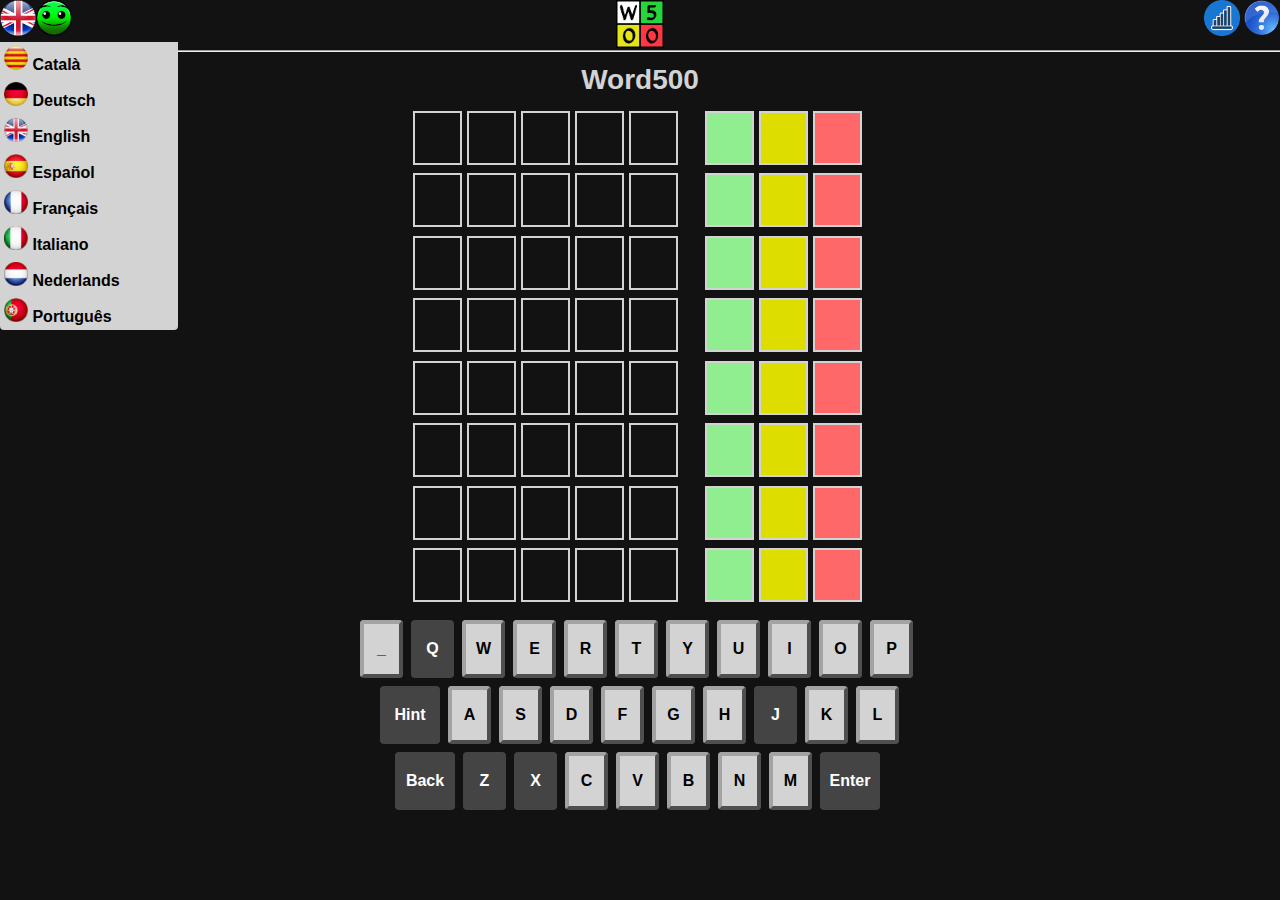
==== index.html @ 717f9ce3 "Add files via upload" ====
<!DOCTYPE html>
<html lang="en">
<head>
	<title>Word500</title>
	<meta charset="UTF-8">
	<meta name="viewport" content="width=device-width, initial-scale = 1.0">
	<meta name="mobile-web-app-capable" content="yes">
	<meta name="description" content="Word500 is a word game for power players, created by Gabethebabe. Can you solve the daily puzzle?">
	<meta name="apple-mobile-web-app-capable" content="yes">
	<meta name="apple-mobile-web-app-status-bar-style" content="green">
	<meta name="apple-mobile-web-app-title" content="Word500">
	<meta name="msapplication-TileImage" content="/images/icon_144.png">
	<meta name="msapplication-TileColor" content="green">
	<link rel="manifest" href="manifest.json">
	<link rel="shortcut icon" href="images/icon.png" type="image/png">
	<link rel="shortcut icon" sizes="128x128" href="images/icon_128.png">
	<link rel="shortcut icon" sizes="192x192" href="images/icon_192.png">
	<link rel="apple-touch-icon" href="/images/icon_72.png" sizes="72x72">
	<link rel="apple-touch-icon" href="/images/icon_96.png" sizes="96x96">
	<link rel="apple-touch-icon" href="/images/icon_128.png" sizes="128x128">
	<link rel="apple-touch-icon" href="/images/icon_144.png" sizes="144x144">
	<link rel="apple-touch-icon" href="/images/icon_152.png" sizes="152x152">
	<link rel="apple-touch-icon" href="/images/icon_192.png" sizes="192x192">
	<link rel="apple-touch-icon" href="/images/icon_384.png" sizes="384x384">
	<link rel="apple-touch-icon" href="/images/icon_512.png" sizes="512x512">	
	<link rel="apple-touch-icon-precomposed" sizes="128x128" href="images/icon_128.png">
	<link rel="stylesheet" href="style.css">
	<script src="word500.js"></script>
	<script src="lettersoup1.js"></script>
	<script src="lettersoup2.js"></script>
	<script src="lettersoup3.js"></script>
	<script src="lettersoup4.js"></script>
	<script src="lettersoup5.js"></script>
	<script src="lettersoup6.js"></script>
	<script src="lettersoup7.js"></script>
	<script src="lettersoup8.js"></script>
	<script src="wordlist_2204.js"></script>
	<script>
		if(navigator.serviceWorker) {
		navigator.serviceWorker.register('sw.js');
		}
	</script>
</head>

<body>
	<nav>
	<div class="nav-mid">
		<img id="word500logo" src="images/icon.png" alt="word500 logo" height=48>
	</div>	

	<div class="nav-left">
		<ul>
			<li><a href='#'><img id="btnFlag" src="images/en.png" alt="Current flag" width=36></a>
				<ul>
					<li id="flagca"><a href='#'><img src="images/ca.png" alt="Flag ca" width=24> Català</a></li>
					<li id="flagde"><a href='#'><img src="images/de.png" alt="Flag de" width=24> Deutsch</a></li>
					<li id="flagen"><a href='#'><img src="images/en.png" alt="Flag en" width=24> English</a></li>
					<li id="flages"><a href='#'><img src="images/es.png" alt="Flag es" width=24> Español</a></li>
					<li id="flagfr"><a href='#'><img src="images/fr.png" alt="Flag fr" width=24> Français</a></li>
					<li id="flagit"><a href='#'><img src="images/it.png" alt="Flag it" width=24> Italiano</a></li>
					<li id="flagnl"><a href='#'><img src="images/nl.png" alt="Flag nl" width=24> Nederlands</a></li>
					<li id="flagpt"><a href='#'><img src="images/pt.png" alt="Flag pt" width=24> Português</a></li>
				</ul>
			</li>
			<li><a href='#'><img id="btnLevel" src="images/A.png" alt="Current level" width=36></a>
				<ul>
					<li id="levelA"><a href='#'><img src="images/A.png" alt="Standard level" width=24> Standard<p id="levelAtext">- No repeat letters<br>- No J, Q, X, Z</p></a></li>
					<li id="levelB"><a href='#'><img src="images/B.png" alt="Standard+ level" width=24> Standard+<p id="levelBtext">- No repeat letters</p></a></li>
					<li id="levelC"><a href='#'><img src="images/C.png" alt="Advanced level" width=24> Advanced<p id="levelCtext">- Anything goes!</p></a></li>			
				</ul>
			</li>
		</ul>
	</div>

	<div class="nav-right">
		<a href='#'><img id="btnstats" src="images/stats.png" alt="stats icon" width=36></a>
		<a id="helplink" href='help.html'><img id="help" src="images/help.png" alt="help icon" width=36></a>
	</div>	
    </nav>
    <hr>
	<div class="divmessageboard"><h1 id="title">Word500</h1></div>
    <div id="divboard"></div>
    <div id="divkeyboard"></div>

	<div id="statspage" class="modal">
		<h1>Statistics <img id="flag" src="images/en.png" alt="Flag icon" width=24><img id="level" src="images/A.png" alt="level icon" width=24></h1>
		<a href='#'><img class="closestats" id="closestatspage" src="images/close.png" alt="close button" width=24></a>
		<p id="played">Games played:</p>
		<p id="status">Status:</p>
		<p id="win">Win percentage:</p>
		<p id="streak">Current streak:</p>
		<p id="max">Max streak:</p>
		<h2>Guess distribution</h2>
		<span class="number">1</span>
		<div class="progress">
			<div class="fill" id="barfill1"></div>
			<span class="text" id="bartext1">0</span>
		</div>
		<span class="number">2</span>
		<div class="progress">
			<div class="fill" id="barfill2"></div>
			<span class="text" id="bartext2">0</span>
		</div>
		<span class="number">3</span>
		<div class="progress">
			<div class="fill" id="barfill3"></div>
			<span class="text" id="bartext3">0</span>
		</div>
		<span class="number">4</span>
		<div class="progress">
			<div class="fill" id="barfill4"></div>
			<span class="text" id="bartext4">0</span>
		</div>
		<span class="number">5</span>
		<div class="progress">
			<div class="fill" id="barfill5"></div>
			<span class="text" id="bartext5">0</span>
		</div>
		<span class="number">6</span>
		<div class="progress">
			<div class="fill" id="barfill6"></div>
			<span class="text" id="bartext6">0</span>
		</div>
		<span class="number">7</span>
		<div class="progress">
			<div class="fill" id="barfill7"></div>
			<span class="text" id="bartext7">0</span>
		</div>
		<span class="number">8</span>
		<div class="progress">
			<div class="fill" id="barfill8"></div>
			<span class="text" id="bartext8">0</span>
		</div>
		<h2 id="sharetext">Click to share</h2>
		<div id="sharebuttons">
		<button onclick="cc('P');">Plain text</button>
		<button onclick="cc('E');">Emoji text</button>
		<button onclick="cc('I');">BBCode</button>
		</div>
		<h3 id="timer">Next Word500 in 00:00:00</h3>
	</div>
</body>
</html>
---- style.css ----
* {
	padding: 0;
	margin : 0;
}

body {
    font-family: 'Trebuchet MS', 'Lucida Sans Unicode', 'Lucida Grande', 'Lucida Sans', Arial, sans-serif;
    background-color: #121213;
}

hr {
    width: 100%;
}

div {
   /*border: solid 1px #FFFFFF; */
}

h1 {
	font-family: 'Trebuchet MS', 'Lucida Sans Unicode', 'Lucida Grande', 'Lucida Sans', Arial, sans-serif;
	color: #d3d3d3;
	margin: auto;
}

h3 {
	font-family: 'Trebuchet MS', 'Lucida Sans Unicode', 'Lucida Grande', 'Lucida Sans', Arial, sans-serif;
	color: #d3d3d3;
	margin-top: 10px;
}


nav {
	width: 100%;
	height: 50px;
	background-color: #121213;
}

nav ul {
	float: left;
}

nav ul li {
	float: left;
	list-style: none;
	position: relative;
}

nav ul li:hover ul {
	display:block;
}

nav ul li a {
	display: block;
	font-family: arial;
	color: #FFFFFF;
	font-size: 24px;
}

nav ul li ul {
	display: none;
	position: absolute;
	background-color: #d3d3d3;
	border-radius: 0px 0px 4px 4px;
}

nav ul li ul li a {
	width: 170px;
	text-decoration: none;
	font-weight: bold;
	color: #000000;
	font-size: 16px;
	margin: 4px 4px 4px 4px ;
}

nav ul li ul li p {
	font-weight: normal;
	color: #000000;
	font-size: 12px
}

nav ul li ul li a:hover {
	background-color: #888888; /*Dark grey*/
}

.nav-left {
    float: left;
}

.nav-right {
    float: right;
}

.nav-mid {
    position: absolute;
	margin-left: auto;
	margin-right: auto;
	left: 30%;
	right: 30%;
	text-align:center;
	display: inline-block
}

/*Playing board */
#divboard {
    width: 460px;
    height: 500px;
    margin: 0 auto;
    margin-top: 3px;
    display: flex;
    flex-wrap: wrap;
}

    #divboard .tile:nth-child(6),
    #divboard .tile:nth-child(14),
    #divboard .tile:nth-child(22),
    #divboard .tile:nth-child(30),
    #divboard .tile:nth-child(38),
    #divboard .tile:nth-child(46),
    #divboard .tile:nth-child(54),
    #divboard .tile:nth-child(62),
    #divboard .tile:nth-child(70) {
        margin-left: 25px;
        background-color: #90ee90; /*light green */
        color: #000000; /*black*/
    }

    #divboard .tile:nth-child(7),
    #divboard .tile:nth-child(15),
    #divboard .tile:nth-child(23),
    #divboard .tile:nth-child(31),
    #divboard .tile:nth-child(39),
    #divboard .tile:nth-child(47),
    #divboard .tile:nth-child(55),
    #divboard .tile:nth-child(63),
    #divboard .tile:nth-child(71) {
        background-color: rgba(221,221,0,1); /* light yellow*/
        color: #000000; /*black*/
    }

    #divboard .tile:nth-child(8),
    #divboard .tile:nth-child(16),
    #divboard .tile:nth-child(24),
    #divboard .tile:nth-child(32),
    #divboard .tile:nth-child(40),
    #divboard .tile:nth-child(48),
    #divboard .tile:nth-child(56),
    #divboard .tile:nth-child(64),
    #divboard .tile:nth-child(72) {
        background-color: #ff6868; /*light red*/
        color: #000000; /*black*/
    }

.tile {
    border: 2px solid #d3d3d3; /*lightgray*/
    width: 45px;
    height: 50px;
    margin: 2.5px;
    color: #d3d3d3; /*lightgray*/
    font-size: 36px;
    font-weight: bold;
    display: flex;
    justify-content: center;
    align-items: center;
}
	
    .tile.flip {
        animation: 0.5s linear flipping;
	}
	
	
@keyframes flipping {
    0% {
        transform: rotateX(0deg);
    }

    50% {
        transform: rotateX(90deg);
    }

    100% {
        transform: rotateX(0deg);
    }
}

    .tile.green {
        background-color: #90ee90; /*light green */
        color: #000000; /*black*/
    }

    .tile.red {
        background-color: #ff6868; /*light red*/
        color: #000000; /*black*/
    }
	
    .tile.yellow {
        background-color: #dddd00; /* light yellow*/
        color: #000000; /*black*/
    }
	
.invalidWord {
    color: #FF0000 !important; /*red*/
    text-decoration: line-through !important;
}
/* .class #id*/

.validWord {
    color: #d3d3d3; /*lightgray*/
    text-decoration: unset;
}

/* Virtual keyboard */
#divkeyboard {
    width: 580px;
    margin: 0 auto;
    margin-top: 8px;
    display: flex;
    flex-wrap: wrap;
}

    #divkeyboard button {
        width: 43px;
        height: 58px;
        border-radius: 4px;
        border: outset 4px #a3a3a3;
        background-color: #d3d3d3; /*lightgray*/
        margin: 4px;
        font-weight: bold;
        font-size: 16px;
    }

#divkeyboard button:nth-child(12),
#divkeyboard button:nth-child(22),
#divkeyboard button:nth-child(31) {
    width: 60px;
}

#divkeyboard button:nth-child(1) {
    margin-left: 10px;
}

#divkeyboard button:nth-child(12) {
    margin-left: 30px;
}
#divkeyboard button:nth-child(22) {
    margin-left: 45px;
}

.specialKey {
	margin-left: 20px !important;
}

.hiddenKey {
   display: none;
}

.usedKey {
    background-color: #444444 !important; /*dark gray*/
    border: none !important;
    color: white !important;
}

.unusedKey {
    background-color: #d3d3d3; /*lightgray*/
    border: 2px solid #d3d3d3; /*lightgray*/
    color: #000000; /*black*/
}


.divmessageboard {
    width: 560px;
	height: 50px;
    margin: 0 auto;
    margin-top: 3px;
    display: flex;
    flex-wrap: wrap;
    text-align: center;
}

    .divmessageboard h1 {
        background-color: #121213;
        padding: 8px;
        margin: auto;
        font-size: 28px;
    }


/*                              */
/* ADAPT TO SMALLER SCREEN SIZE */
/*                              */

@media only screen and (max-height: 820px) and (min-width: 600px) {

    /*Playing board */
    #divboard {
        width: 360px;
        height: 370px;
        margin: 0 auto;
        margin-top: 1.5px;
        display: flex;
        flex-wrap: wrap;
    }

    .tile {
        border: 1.5px solid #d3d3d3; /*lightgray*/
        width: 34px;
        height: 40px;
        margin: 2px;
        margin-top: 1px;
        color: #d3d3d3; /*lightgray*/
        font-size: 28px;
        font-weight: bold;
        display: flex;
        justify-content: center;
        align-items: center;
    }

    /* Message board */
    .divmessageboard {
        width: 500px;
        height: 36px;
        margin: 0 auto;
        margin-top: 2px;
        display: flex;
        flex-wrap: wrap;
        text-align: center;
    }

        .divmessageboard h1 {
            background-color: #121213;
            padding: 5px;
            margin: auto;
            font-size: 28px;
        }


    /* Virtual keyboard */
    #divkeyboard {
        width: 480px;
        margin: 0 auto;
        margin-top: 5px;
        display: flex;
        flex-wrap: wrap;
    }

        #divkeyboard button {
            width: 36px;
            height: 44px;
            border-radius: 3px;
            border: outset 3px #a3a3a3;
            background-color: #d3d3d3; /*lightgray*/
            margin: 3px;
            font-weight: bold;
            font-size: 14px;
        }

            #divkeyboard button:nth-child(12),
            #divkeyboard button:nth-child(22),
            #divkeyboard button:nth-child(31) {
                width: 50px;
            }

            #divkeyboard button:nth-child(1) {
                margin-left: 10px;
            }

            #divkeyboard button:nth-child(12) {
                margin-left: 20px;
            }

            #divkeyboard button:nth-child(22) {
                margin-left: 30px;
            }

    .specialKey {
        margin-left: 10px !important;
    }
}

/*                                   */
/* ADAPT TO MUCH SMALLER SCREEN SIZE */
/*                                   */
@media only screen and (max-height: 640px) and (min-width: 500px) {

    /*Playing board */
    #divboard {
        width: 330px;
        height: 340px;
        margin: 0 auto;
        margin-top: 1.5px;
        display: flex;
        flex-wrap: wrap;
    }

    .tile {
        border: 1.5px solid #d3d3d3; /*lightgray*/
        width: 30px;
        height: 34px;
        margin: 1px;
        margin-top: 1px;
        color: #d3d3d3; /*lightgray*/
        font-size: 24px;
        font-weight: bold;
        display: flex;
        justify-content: center;
        align-items: center;
    }

    /* Message board */
    .divmessageboard {
        width: 450px;
        height: 28px;
        margin: 0 auto;
        margin-top: 1px;
        display: flex;
        flex-wrap: wrap;
        text-align: center;
    }

        .divmessageboard h1 {
            background-color: #121213;
            padding: 2px;
            margin: auto;
            font-size: 20px;
        }
}

    /*                             */
    /* ADAPT TO NARROW SCREEN SIZE */
    /*                             */
    @media only screen and (max-width: 450px) {

        /*Playing board */
        #divboard {
            width: 360px;
            height: 350px;
            margin: 0 auto;
            margin-top: 1.5px;
            display: flex;
            flex-wrap: wrap;
        }

        .tile {
            border: 1.5px solid #d3d3d3; /*lightgray*/
            width: 35px;
            height: 36px;
            margin: 1.5px;
            margin-top: 1px;
            color: #d3d3d3; /*lightgray*/
            font-size: 24px;
            font-weight: bold;
            display: flex;
            justify-content: center;
            align-items: center;
        }

        /* Message board */
        .divmessageboard {
            width: 350px;
            height: 28px;
            margin: 0 auto;
            margin-top: 1px;
            display: flex;
            flex-wrap: wrap;
            text-align: center;
        }

            .divmessageboard h1 {
                background-color: #121213;
                padding: 2px;
                margin: auto;
                font-size: 18px;
            }

        /* Virtual keyboard */
        #divkeyboard {
            width: 360px;
            margin: 0 auto;
            margin-top: 5px;
            display: flex;
            flex-wrap: wrap;
        }

            #divkeyboard button {
                width: 29px;
                height: 34px;
                border-radius: 3px;
                border: outset 3px #a3a3a3;
                background-color: #d3d3d3; /*lightgray*/
                margin: 1px;
                font-weight: bold;
                font-size: 12px;
            }

                #divkeyboard button:nth-child(12),
                #divkeyboard button:nth-child(22),
                #divkeyboard button:nth-child(31) {
                    width: 45px;
                }

                #divkeyboard button:nth-child(1) {
                    margin-left: 10px;
                }

                #divkeyboard button:nth-child(12) {
                    margin-left: 20px;
                }

                #divkeyboard button:nth-child(22) {
                    margin-left: 25px;
                }

        .specialKey {
            margin-left: 10px !important;
        }
    }

	/* STUFF FOR STATS */
	
.closestats:hover {
  opacity: 0.7;
}

#btnstats:hover {
  opacity: 0.7;
}

#help:hover {
  opacity: 0.7;
}
.progress {
	position: relative;
	width: 210px;
	height: 20px;
	margin: 5px 5px 5px 20px;
	background: #555555;
	border-radius: 3px;
	overflow: hidden;
}

.fill {
	width: 25%;
	height: 100%;
	background: #009579;
}

.text {
	position: absolute;
	top: 50%;
	right: 5px;
	transform: translateY(-50%);
	color: #FFFFFF;
	font-weight: bold;
}

.number {
	color:#FFFFFF;
	font-weight: bold;
	position: absolute;
}

p {
	color: #d3d3d3; /*lightgray*/
	font-family: 'Trebuchet MS', 'Lucida Sans Unicode', 'Lucida Grande', 'Lucida Sans', Arial, sans-serif;
}

/* The Modal (background) */

.modal {
  display: none; /* Hidden by default */
  position: fixed; /* Stay in place */
  z-index: 1; /* Sit on top */
  right: 1%;
  top: 60px;
  width: 300px;
  height: 500px;
  padding: 10px;
  overflow: auto; /* Enable scroll if needed */
  background-color: #121213;
}

.closestats {
  position: absolute;
  top: 0;
  right: 0;
}

.social:hover {
  opacity: 0.7;
}
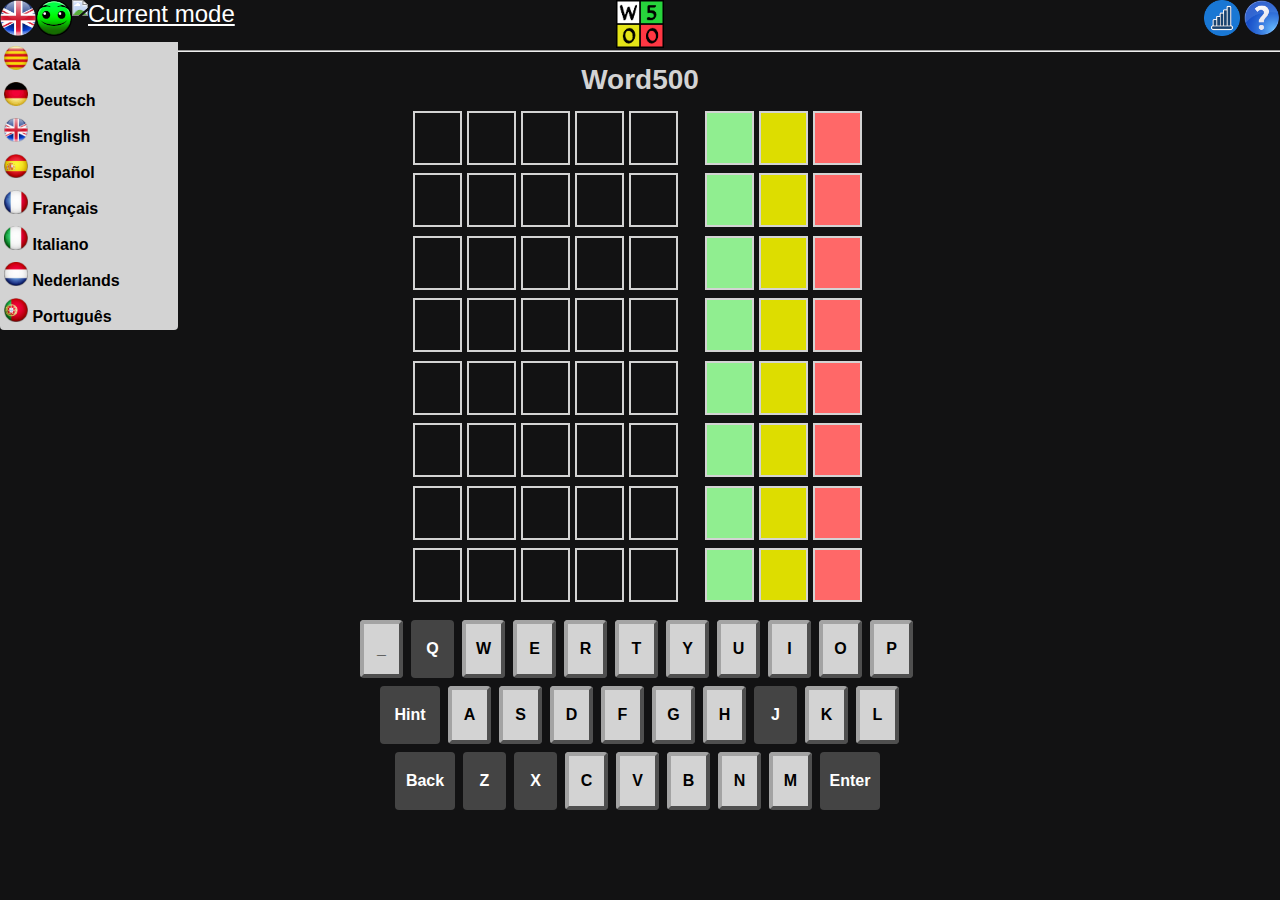
==== commit abb2ebe6: "Add files via upload" ====
--- a/index.html
+++ b/index.html
@@ -69,6 +69,13 @@
 					<li id="levelC"><a href='#'><img src="images/C.png" alt="Advanced level" width=24> Advanced<p id="levelCtext">- Anything goes!</p></a></li>			
 				</ul>
 			</li>
+			<li><a href='#'><img id="btnMode" src="images/modeA.png" alt="Current mode" width=36></a>
+				<ul>
+					<li id="modeA"><a href='#'><img src="images/modeA.png" alt="Daily Word500" width=24> Daily puzzle</a></li>
+					<li id="modeB"><a href='#'><img src="images/modeB.png" alt="Timed" width=24> Timed (5min)</a></li>
+					<li id="modeC"><a href='#'><img src="images/modeC.png" alt="Speedrun" width=24> Speedrun (10)</a></li>			
+				</ul>
+			</li>
 		</ul>
 	</div>
 
@@ -90,6 +97,8 @@
 		<p id="win">Win percentage:</p>
 		<p id="streak">Current streak:</p>
 		<p id="max">Max streak:</p>
+		<p id="timed">Timed PR:</p>
+		<p id="speedrun">Speedrun PR:</p>
 		<h2>Guess distribution</h2>
 		<span class="number">1</span>
 		<div class="progress">
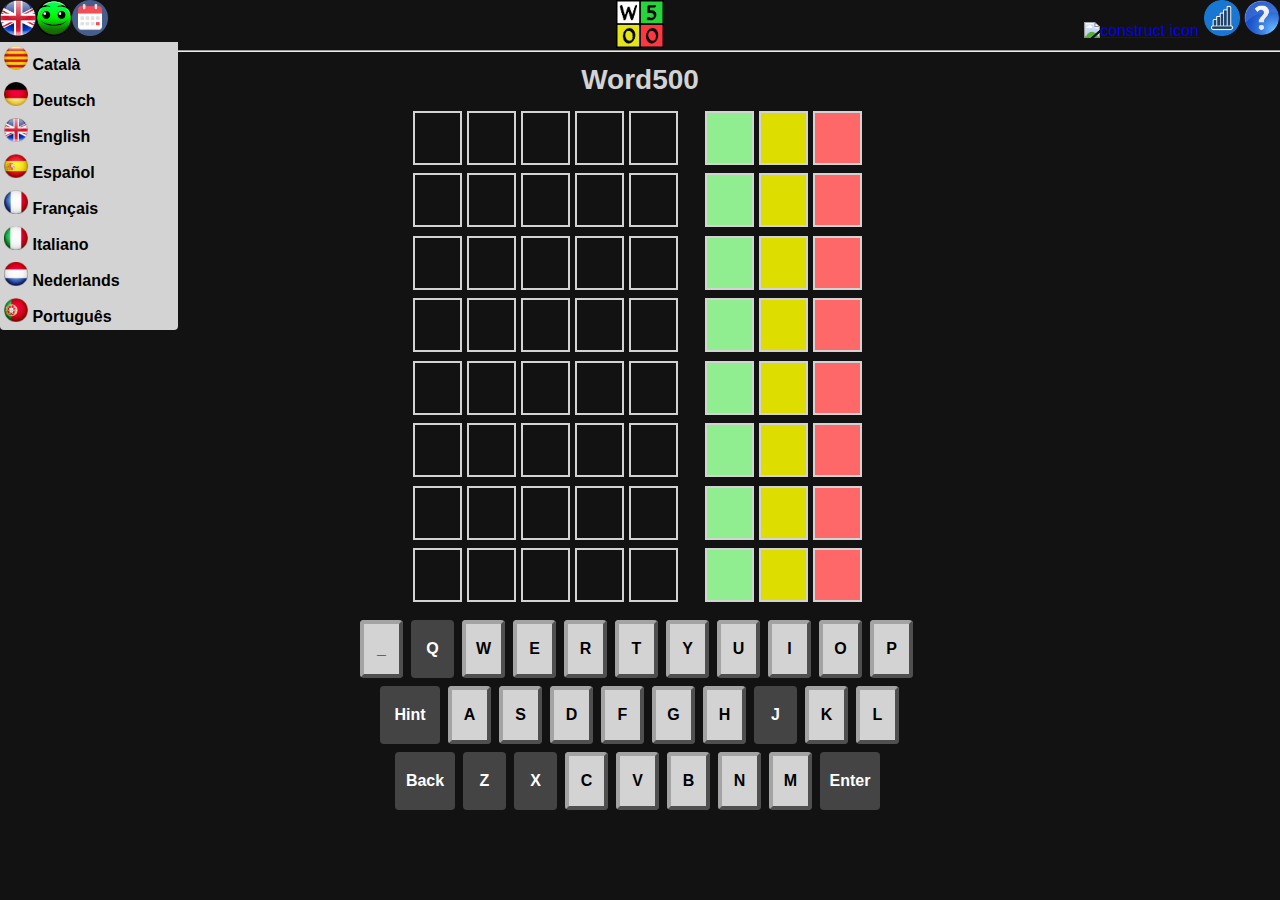
==== commit 6e52d146: "Add files via upload" ====
--- a/index.html
+++ b/index.html
@@ -1,6 +1,7 @@
 <!DOCTYPE html>
 <html lang="en">
 <head>
+	<!-- Last update: 21-04-2022 -->
 	<title>Word500</title>
 	<meta charset="UTF-8">
 	<meta name="viewport" content="width=device-width, initial-scale = 1.0">
@@ -39,6 +40,14 @@
 		if(navigator.serviceWorker) {
 		navigator.serviceWorker.register('sw.js');
 		}
+	</script>
+	<!-- Global site tag (gtag.js) - Google Analytics -->
+	<script async src="https://www.googletagmanager.com/gtag/js?id=G-J03133WL41"></script>
+	<script>
+		window.dataLayer = window.dataLayer || [];
+		function gtag(){dataLayer.push(arguments);}
+		gtag('js', new Date());
+		gtag('config', 'G-J03133WL41');
 	</script>
 </head>
 
@@ -80,8 +89,9 @@
 	</div>
 
 	<div class="nav-right">
+		<a href='#'><img id="btnconstruct" src="images/modeD.png" alt="construct icon" width=36></a>
 		<a href='#'><img id="btnstats" src="images/stats.png" alt="stats icon" width=36></a>
-		<a id="helplink" href='help.html'><img id="help" src="images/help.png" alt="help icon" width=36></a>
+		<a id="helplink" href='helpen.html'><img id="help" src="images/help.png" alt="help icon" width=36></a>
 	</div>	
     </nav>
     <hr>
@@ -148,5 +158,13 @@
 		</div>
 		<h3 id="timer">Next Word500 in 00:00:00</h3>
 	</div>
+	
+	<div id="createlink" class="modal">
+		<h2>Create custom puzzle</h2>
+		<a href='#'><img class="closelink" id="closelinkpage" src="images/close.png" alt="close button" width=24></a>
+		<p><br>This button creates a custom puzzle using the current language and the first word typed in the game board.<br><br>You can send the provided URL to (a) friend(s), so that they play your secret word.<br><br>You are able to use words from the extended (allowed guesses) list, which has more words than the list that is normally used by Word500.<br><br></p>
+		<p id="customwordlabel">TEST</p><p><br></p>
+		<textarea id="customword" autofocus readonly rows="2" cols="25"></textarea>
+	</div>
 </body>
 </html>--- a/style.css
+++ b/style.css
@@ -20,6 +20,13 @@
 	font-family: 'Trebuchet MS', 'Lucida Sans Unicode', 'Lucida Grande', 'Lucida Sans', Arial, sans-serif;
 	color: #d3d3d3;
 	margin: auto;
+}
+
+h2 {
+	font-family: 'Trebuchet MS', 'Lucida Sans Unicode', 'Lucida Grande', 'Lucida Sans', Arial, sans-serif;
+	color: #d3d3d3;
+	margin: auto;
+	margin-top:10px;
 }
 
 h3 {
@@ -527,6 +534,7 @@
 #help:hover {
   opacity: 0.7;
 }
+
 .progress {
 	position: relative;
 	width: 210px;
@@ -540,7 +548,7 @@
 .fill {
 	width: 25%;
 	height: 100%;
-	background: #009579;
+	background: #009579; /*Green-ish*/
 }
 
 .text {
@@ -572,7 +580,7 @@
   right: 1%;
   top: 60px;
   width: 300px;
-  height: 500px;
+  height: 530px;
   padding: 10px;
   overflow: auto; /* Enable scroll if needed */
   background-color: #121213;
@@ -584,6 +592,26 @@
   right: 0;
 }
 
-.social:hover {
+button {
+	margin-top: 10px;
+	background: #d3d3d3; /*Light gray*/
+	border: outset 5px #009579;
+	border-radius: 4px;
+	padding: 2px;
+	font-family: 'Trebuchet MS', 'Lucida Sans Unicode', 'Lucida Grande', 'Lucida Sans', Arial, sans-serif;
+}
+button:hover{
+	opacity: 0.7;
+}
+
+	/* STUFF FOR CUSTOM GAMES */
+	
+#btnconstruct:hover {
   opacity: 0.7;
 }
+	
+.closelink {
+  position: absolute;
+  top: 0;
+  right: 0;
+}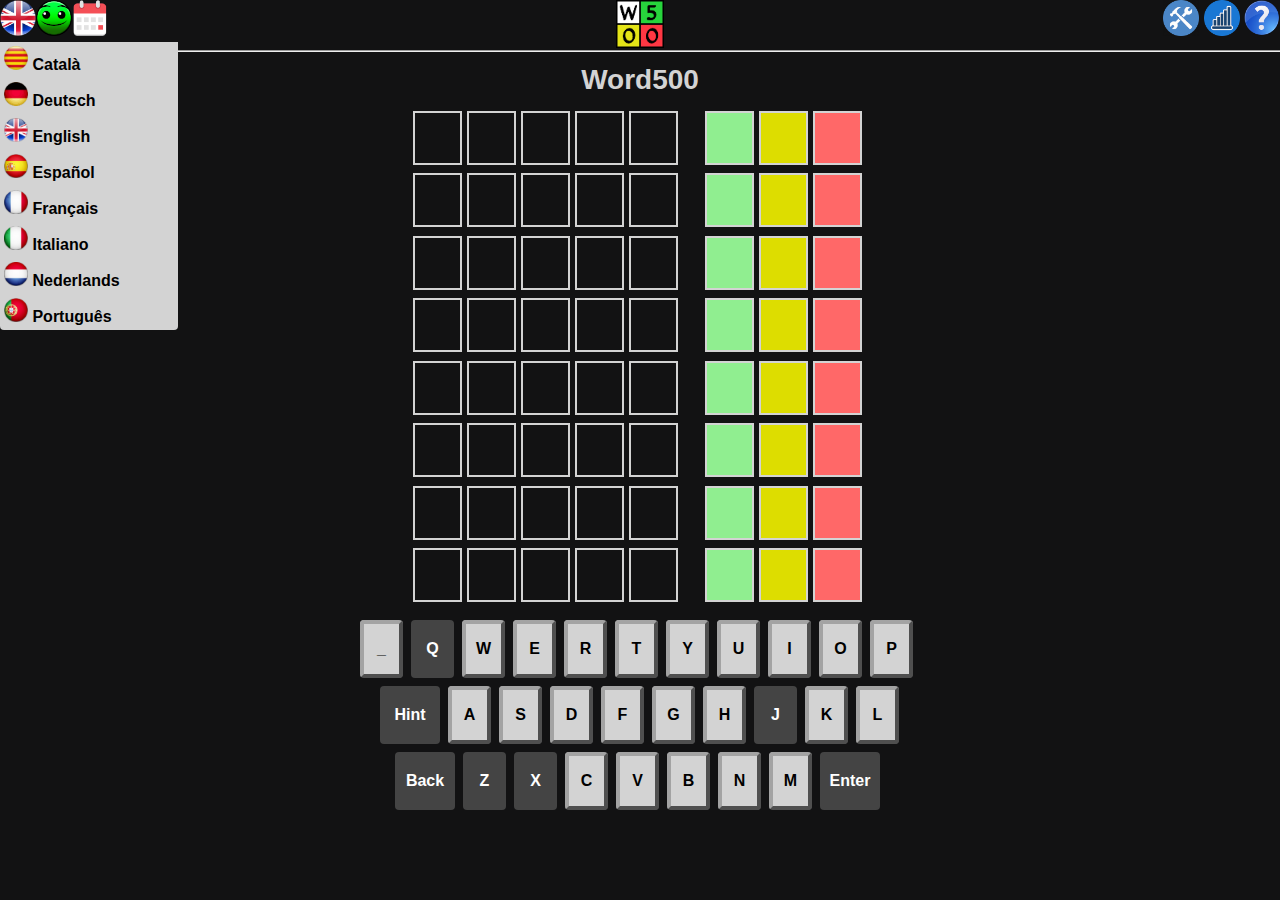
==== commit 30ce4b55: "Add files via upload" ====
--- a/index.html
+++ b/index.html
@@ -25,8 +25,8 @@
 	<link rel="apple-touch-icon" href="/images/icon_384.png" sizes="384x384">
 	<link rel="apple-touch-icon" href="/images/icon_512.png" sizes="512x512">	
 	<link rel="apple-touch-icon-precomposed" sizes="128x128" href="images/icon_128.png">
-	<link rel="stylesheet" href="style.css">
-	<script src="word500.js"></script>
+	<link rel="stylesheet" href="style_220426.css">
+	<script src="word500_220426.js"></script>
 	<script src="lettersoup1.js"></script>
 	<script src="lettersoup2.js"></script>
 	<script src="lettersoup3.js"></script>
--- a/style_220426.css
+++ b/style_220426.css
@@ -0,0 +1,617 @@
+* {
+	padding: 0;
+	margin : 0;
+}
+
+body {
+    font-family: 'Trebuchet MS', 'Lucida Sans Unicode', 'Lucida Grande', 'Lucida Sans', Arial, sans-serif;
+    background-color: #121213;
+}
+
+hr {
+    width: 100%;
+}
+
+div {
+   /*border: solid 1px #FFFFFF; */
+}
+
+h1 {
+	font-family: 'Trebuchet MS', 'Lucida Sans Unicode', 'Lucida Grande', 'Lucida Sans', Arial, sans-serif;
+	color: #d3d3d3;
+	margin: auto;
+}
+
+h2 {
+	font-family: 'Trebuchet MS', 'Lucida Sans Unicode', 'Lucida Grande', 'Lucida Sans', Arial, sans-serif;
+	color: #d3d3d3;
+	margin: auto;
+	margin-top:10px;
+}
+
+h3 {
+	font-family: 'Trebuchet MS', 'Lucida Sans Unicode', 'Lucida Grande', 'Lucida Sans', Arial, sans-serif;
+	color: #d3d3d3;
+	margin-top: 10px;
+}
+
+
+nav {
+	width: 100%;
+	height: 50px;
+	background-color: #121213;
+}
+
+nav ul {
+	float: left;
+}
+
+nav ul li {
+	float: left;
+	list-style: none;
+	position: relative;
+}
+
+nav ul li:hover ul {
+	display:block;
+}
+
+nav ul li a {
+	display: block;
+	font-family: arial;
+	color: #FFFFFF;
+	font-size: 24px;
+}
+
+nav ul li ul {
+	display: none;
+	position: absolute;
+	background-color: #d3d3d3;
+	border-radius: 0px 0px 4px 4px;
+}
+
+nav ul li ul li a {
+	width: 170px;
+	text-decoration: none;
+	font-weight: bold;
+	color: #000000;
+	font-size: 16px;
+	margin: 4px 4px 4px 4px ;
+}
+
+nav ul li ul li p {
+	font-weight: normal;
+	color: #000000;
+	font-size: 12px
+}
+
+nav ul li ul li a:hover {
+	background-color: #888888; /*Dark grey*/
+}
+
+.nav-left {
+    float: left;
+}
+
+.nav-right {
+    float: right;
+}
+
+.nav-mid {
+    position: absolute;
+	margin-left: auto;
+	margin-right: auto;
+	left: 30%;
+	right: 30%;
+	text-align:center;
+	display: inline-block
+}
+
+/*Playing board */
+#divboard {
+    width: 460px;
+    height: 500px;
+    margin: 0 auto;
+    margin-top: 3px;
+    display: flex;
+    flex-wrap: wrap;
+}
+
+    #divboard .tile:nth-child(6),
+    #divboard .tile:nth-child(14),
+    #divboard .tile:nth-child(22),
+    #divboard .tile:nth-child(30),
+    #divboard .tile:nth-child(38),
+    #divboard .tile:nth-child(46),
+    #divboard .tile:nth-child(54),
+    #divboard .tile:nth-child(62),
+    #divboard .tile:nth-child(70) {
+        margin-left: 25px;
+        background-color: #90ee90; /*light green */
+        color: #000000; /*black*/
+    }
+
+    #divboard .tile:nth-child(7),
+    #divboard .tile:nth-child(15),
+    #divboard .tile:nth-child(23),
+    #divboard .tile:nth-child(31),
+    #divboard .tile:nth-child(39),
+    #divboard .tile:nth-child(47),
+    #divboard .tile:nth-child(55),
+    #divboard .tile:nth-child(63),
+    #divboard .tile:nth-child(71) {
+        background-color: rgba(221,221,0,1); /* light yellow*/
+        color: #000000; /*black*/
+    }
+
+    #divboard .tile:nth-child(8),
+    #divboard .tile:nth-child(16),
+    #divboard .tile:nth-child(24),
+    #divboard .tile:nth-child(32),
+    #divboard .tile:nth-child(40),
+    #divboard .tile:nth-child(48),
+    #divboard .tile:nth-child(56),
+    #divboard .tile:nth-child(64),
+    #divboard .tile:nth-child(72) {
+        background-color: #ff6868; /*light red*/
+        color: #000000; /*black*/
+    }
+
+.tile {
+    border: 2px solid #d3d3d3; /*lightgray*/
+    width: 45px;
+    height: 50px;
+    margin: 2.5px;
+    color: #d3d3d3; /*lightgray*/
+    font-size: 36px;
+    font-weight: bold;
+    display: flex;
+    justify-content: center;
+    align-items: center;
+}
+	
+    .tile.flip {
+        animation: 0.5s linear flipping;
+	}
+	
+	
+@keyframes flipping {
+    0% {
+        transform: rotateX(0deg);
+    }
+
+    50% {
+        transform: rotateX(90deg);
+    }
+
+    100% {
+        transform: rotateX(0deg);
+    }
+}
+
+    .tile.green {
+        background-color: #90ee90; /*light green */
+        color: #000000; /*black*/
+    }
+
+    .tile.red {
+        background-color: #ff6868; /*light red*/
+        color: #000000; /*black*/
+    }
+	
+    .tile.yellow {
+        background-color: #dddd00; /* light yellow*/
+        color: #000000; /*black*/
+    }
+	
+.invalidWord {
+    color: #FF0000 !important; /*red*/
+    text-decoration: line-through !important;
+}
+/* .class #id*/
+
+.validWord {
+    color: #d3d3d3; /*lightgray*/
+    text-decoration: unset;
+}
+
+/* Virtual keyboard */
+#divkeyboard {
+    width: 580px;
+    margin: 0 auto;
+    margin-top: 8px;
+    display: flex;
+    flex-wrap: wrap;
+}
+
+    #divkeyboard button {
+        width: 43px;
+        height: 58px;
+        border-radius: 4px;
+        border: outset 4px #a3a3a3;
+        background-color: #d3d3d3; /*lightgray*/
+        margin: 4px;
+        font-weight: bold;
+        font-size: 16px;
+    }
+
+#divkeyboard button:nth-child(12),
+#divkeyboard button:nth-child(22),
+#divkeyboard button:nth-child(31) {
+    width: 60px;
+}
+
+#divkeyboard button:nth-child(1) {
+    margin-left: 10px;
+}
+
+#divkeyboard button:nth-child(12) {
+    margin-left: 30px;
+}
+#divkeyboard button:nth-child(22) {
+    margin-left: 45px;
+}
+
+.specialKey {
+	margin-left: 20px !important;
+}
+
+.hiddenKey {
+   display: none;
+}
+
+.usedKey {
+    background-color: #444444 !important; /*dark gray*/
+    border: none !important;
+    color: white !important;
+}
+
+.unusedKey {
+    background-color: #d3d3d3; /*lightgray*/
+    border: 2px solid #d3d3d3; /*lightgray*/
+    color: #000000; /*black*/
+}
+
+
+.divmessageboard {
+    width: 560px;
+	height: 50px;
+    margin: 0 auto;
+    margin-top: 3px;
+    display: flex;
+    flex-wrap: wrap;
+    text-align: center;
+}
+
+    .divmessageboard h1 {
+        background-color: #121213;
+        padding: 8px;
+        margin: auto;
+        font-size: 28px;
+    }
+
+
+/*                              */
+/* ADAPT TO SMALLER SCREEN SIZE */
+/*                              */
+
+@media only screen and (max-height: 820px) and (min-width: 600px) {
+
+    /*Playing board */
+    #divboard {
+        width: 360px;
+        height: 370px;
+        margin: 0 auto;
+        margin-top: 1.5px;
+        display: flex;
+        flex-wrap: wrap;
+    }
+
+    .tile {
+        border: 1.5px solid #d3d3d3; /*lightgray*/
+        width: 34px;
+        height: 40px;
+        margin: 2px;
+        margin-top: 1px;
+        color: #d3d3d3; /*lightgray*/
+        font-size: 28px;
+        font-weight: bold;
+        display: flex;
+        justify-content: center;
+        align-items: center;
+    }
+
+    /* Message board */
+    .divmessageboard {
+        width: 500px;
+        height: 36px;
+        margin: 0 auto;
+        margin-top: 2px;
+        display: flex;
+        flex-wrap: wrap;
+        text-align: center;
+    }
+
+        .divmessageboard h1 {
+            background-color: #121213;
+            padding: 5px;
+            margin: auto;
+            font-size: 28px;
+        }
+
+
+    /* Virtual keyboard */
+    #divkeyboard {
+        width: 480px;
+        margin: 0 auto;
+        margin-top: 5px;
+        display: flex;
+        flex-wrap: wrap;
+    }
+
+        #divkeyboard button {
+            width: 36px;
+            height: 44px;
+            border-radius: 3px;
+            border: outset 3px #a3a3a3;
+            background-color: #d3d3d3; /*lightgray*/
+            margin: 3px;
+            font-weight: bold;
+            font-size: 14px;
+        }
+
+            #divkeyboard button:nth-child(12),
+            #divkeyboard button:nth-child(22),
+            #divkeyboard button:nth-child(31) {
+                width: 50px;
+            }
+
+            #divkeyboard button:nth-child(1) {
+                margin-left: 10px;
+            }
+
+            #divkeyboard button:nth-child(12) {
+                margin-left: 20px;
+            }
+
+            #divkeyboard button:nth-child(22) {
+                margin-left: 30px;
+            }
+
+    .specialKey {
+        margin-left: 10px !important;
+    }
+}
+
+/*                                   */
+/* ADAPT TO MUCH SMALLER SCREEN SIZE */
+/*                                   */
+@media only screen and (max-height: 640px) and (min-width: 500px) {
+
+    /*Playing board */
+    #divboard {
+        width: 330px;
+        height: 340px;
+        margin: 0 auto;
+        margin-top: 1.5px;
+        display: flex;
+        flex-wrap: wrap;
+    }
+
+    .tile {
+        border: 1.5px solid #d3d3d3; /*lightgray*/
+        width: 30px;
+        height: 34px;
+        margin: 1px;
+        margin-top: 1px;
+        color: #d3d3d3; /*lightgray*/
+        font-size: 24px;
+        font-weight: bold;
+        display: flex;
+        justify-content: center;
+        align-items: center;
+    }
+
+    /* Message board */
+    .divmessageboard {
+        width: 450px;
+        height: 28px;
+        margin: 0 auto;
+        margin-top: 1px;
+        display: flex;
+        flex-wrap: wrap;
+        text-align: center;
+    }
+
+        .divmessageboard h1 {
+            background-color: #121213;
+            padding: 2px;
+            margin: auto;
+            font-size: 20px;
+        }
+}
+
+    /*                             */
+    /* ADAPT TO NARROW SCREEN SIZE */
+    /*                             */
+    @media only screen and (max-width: 450px) {
+
+        /*Playing board */
+        #divboard {
+            width: 360px;
+            height: 350px;
+            margin: 0 auto;
+            margin-top: 1.5px;
+            display: flex;
+            flex-wrap: wrap;
+        }
+
+        .tile {
+            border: 1.5px solid #d3d3d3; /*lightgray*/
+            width: 35px;
+            height: 36px;
+            margin: 1.5px;
+            margin-top: 1px;
+            color: #d3d3d3; /*lightgray*/
+            font-size: 24px;
+            font-weight: bold;
+            display: flex;
+            justify-content: center;
+            align-items: center;
+        }
+
+        /* Message board */
+        .divmessageboard {
+            width: 350px;
+            height: 28px;
+            margin: 0 auto;
+            margin-top: 1px;
+            display: flex;
+            flex-wrap: wrap;
+            text-align: center;
+        }
+
+            .divmessageboard h1 {
+                background-color: #121213;
+                padding: 2px;
+                margin: auto;
+                font-size: 18px;
+            }
+
+        /* Virtual keyboard */
+        #divkeyboard {
+            width: 360px;
+            margin: 0 auto;
+            margin-top: 5px;
+            display: flex;
+            flex-wrap: wrap;
+        }
+
+            #divkeyboard button {
+                width: 29px;
+                height: 34px;
+                border-radius: 3px;
+                border: outset 3px #a3a3a3;
+                background-color: #d3d3d3; /*lightgray*/
+                margin: 1px;
+                font-weight: bold;
+                font-size: 12px;
+            }
+
+                #divkeyboard button:nth-child(12),
+                #divkeyboard button:nth-child(22),
+                #divkeyboard button:nth-child(31) {
+                    width: 45px;
+                }
+
+                #divkeyboard button:nth-child(1) {
+                    margin-left: 10px;
+                }
+
+                #divkeyboard button:nth-child(12) {
+                    margin-left: 20px;
+                }
+
+                #divkeyboard button:nth-child(22) {
+                    margin-left: 25px;
+                }
+
+        .specialKey {
+            margin-left: 10px !important;
+        }
+    }
+
+	/* STUFF FOR STATS */
+	
+.closestats:hover {
+  opacity: 0.7;
+}
+
+#btnstats:hover {
+  opacity: 0.7;
+}
+
+#help:hover {
+  opacity: 0.7;
+}
+
+.progress {
+	position: relative;
+	width: 210px;
+	height: 20px;
+	margin: 5px 5px 5px 20px;
+	background: #555555;
+	border-radius: 3px;
+	overflow: hidden;
+}
+
+.fill {
+	width: 25%;
+	height: 100%;
+	background: #009579; /*Green-ish*/
+}
+
+.text {
+	position: absolute;
+	top: 50%;
+	right: 5px;
+	transform: translateY(-50%);
+	color: #FFFFFF;
+	font-weight: bold;
+}
+
+.number {
+	color:#FFFFFF;
+	font-weight: bold;
+	position: absolute;
+}
+
+p {
+	color: #d3d3d3; /*lightgray*/
+	font-family: 'Trebuchet MS', 'Lucida Sans Unicode', 'Lucida Grande', 'Lucida Sans', Arial, sans-serif;
+}
+
+/* The Modal (background) */
+
+.modal {
+  display: none; /* Hidden by default */
+  position: fixed; /* Stay in place */
+  z-index: 1; /* Sit on top */
+  right: 1%;
+  top: 60px;
+  width: 300px;
+  height: 530px;
+  padding: 10px;
+  overflow: auto; /* Enable scroll if needed */
+  background-color: #121213;
+}
+
+.closestats {
+  position: absolute;
+  top: 0;
+  right: 0;
+}
+
+button {
+	margin-top: 10px;
+	background: #d3d3d3; /*Light gray*/
+	border: outset 5px #009579;
+	border-radius: 4px;
+	padding: 2px;
+	font-family: 'Trebuchet MS', 'Lucida Sans Unicode', 'Lucida Grande', 'Lucida Sans', Arial, sans-serif;
+}
+button:hover{
+	opacity: 0.7;
+}
+
+	/* STUFF FOR CUSTOM GAMES */
+	
+#btnconstruct:hover {
+  opacity: 0.7;
+}
+	
+.closelink {
+  position: absolute;
+  top: 0;
+  right: 0;
+}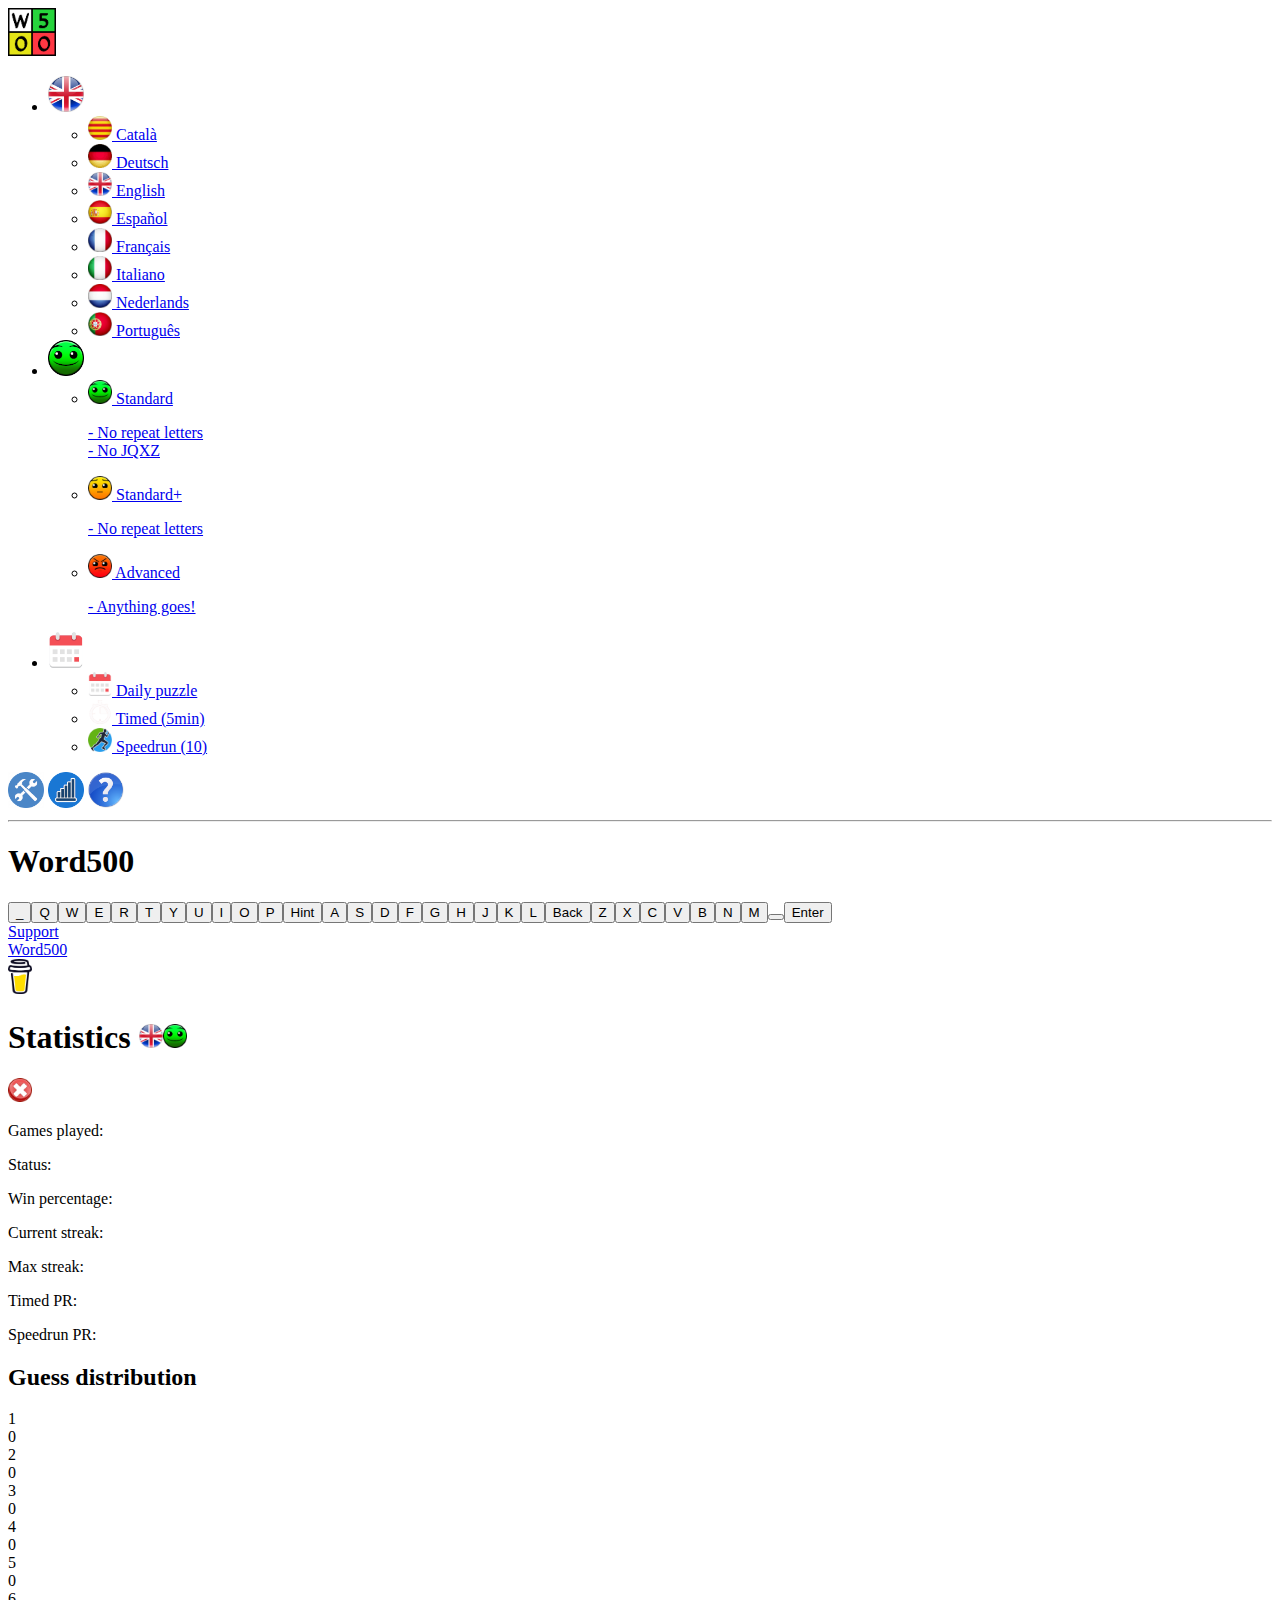
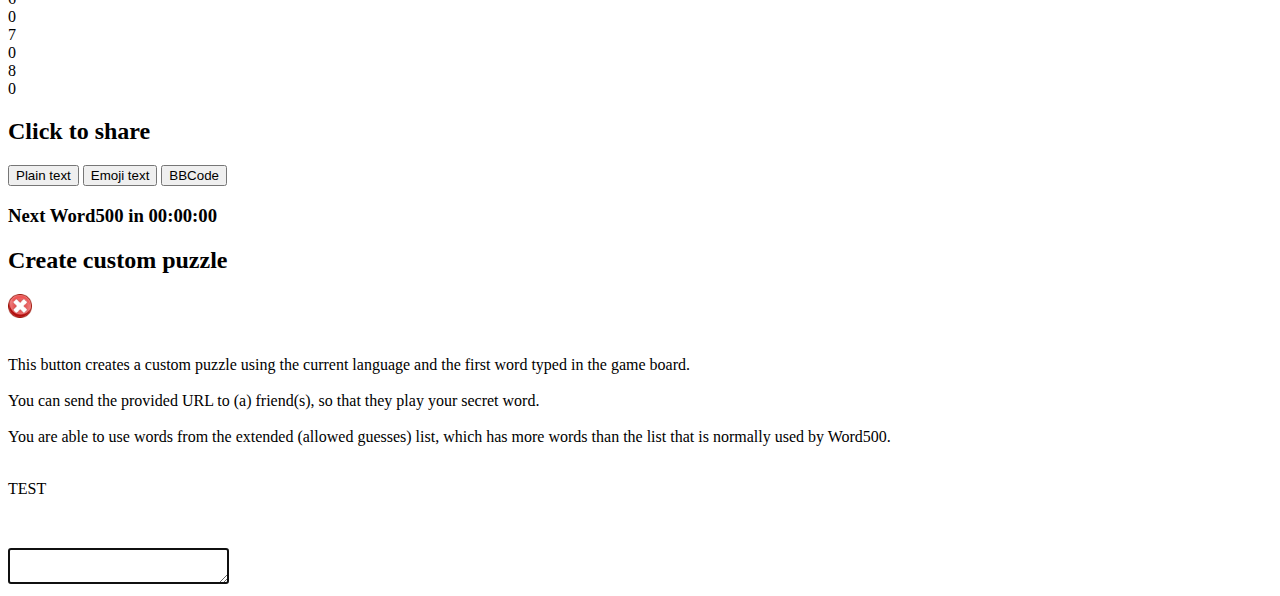
==== commit 994aee67: "Add files via upload" ====
--- a/index.html
+++ b/index.html
@@ -1,7 +1,7 @@
 <!DOCTYPE html>
 <html lang="en">
 <head>
-	<!-- Last update: 21-04-2022 -->
+	<!-- Last update: 29-04-2022 17:30 CET -->
 	<title>Word500</title>
 	<meta charset="UTF-8">
 	<meta name="viewport" content="width=device-width, initial-scale = 1.0">
@@ -25,8 +25,9 @@
 	<link rel="apple-touch-icon" href="/images/icon_384.png" sizes="384x384">
 	<link rel="apple-touch-icon" href="/images/icon_512.png" sizes="512x512">	
 	<link rel="apple-touch-icon-precomposed" sizes="128x128" href="images/icon_128.png">
-	<link rel="stylesheet" href="style_220426.css">
-	<script src="word500_220426.js"></script>
+	<link rel="stylesheet" href="style_220428.css">
+	<script src="word500_220429.js"></script>
+	<script src="wordlist_2205_1.js"></script>
 	<script src="lettersoup1.js"></script>
 	<script src="lettersoup2.js"></script>
 	<script src="lettersoup3.js"></script>
@@ -35,7 +36,6 @@
 	<script src="lettersoup6.js"></script>
 	<script src="lettersoup7.js"></script>
 	<script src="lettersoup8.js"></script>
-	<script src="wordlist_2204.js"></script>
 	<script>
 		if(navigator.serviceWorker) {
 		navigator.serviceWorker.register('sw.js');
@@ -100,6 +100,13 @@
     <div id="divkeyboard"></div>
 
 	<div id="statspage" class="modal">
+		<a href="https://www.buymeacoffee.com/word500" target="_blank">
+			<div class="support">
+				<div class="supporttext">Support<br>Word500</div>
+				<img src="images/support.png" width=24 alt="Support Word500!">
+			</div>
+		</a>
+		
 		<h1>Statistics <img id="flag" src="images/en.png" alt="Flag icon" width=24><img id="level" src="images/A.png" alt="level icon" width=24></h1>
 		<a href='#'><img class="closestats" id="closestatspage" src="images/close.png" alt="close button" width=24></a>
 		<p id="played">Games played:</p>
@@ -109,6 +116,9 @@
 		<p id="max">Max streak:</p>
 		<p id="timed">Timed PR:</p>
 		<p id="speedrun">Speedrun PR:</p>
+		
+
+		
 		<h2>Guess distribution</h2>
 		<span class="number">1</span>
 		<div class="progress">
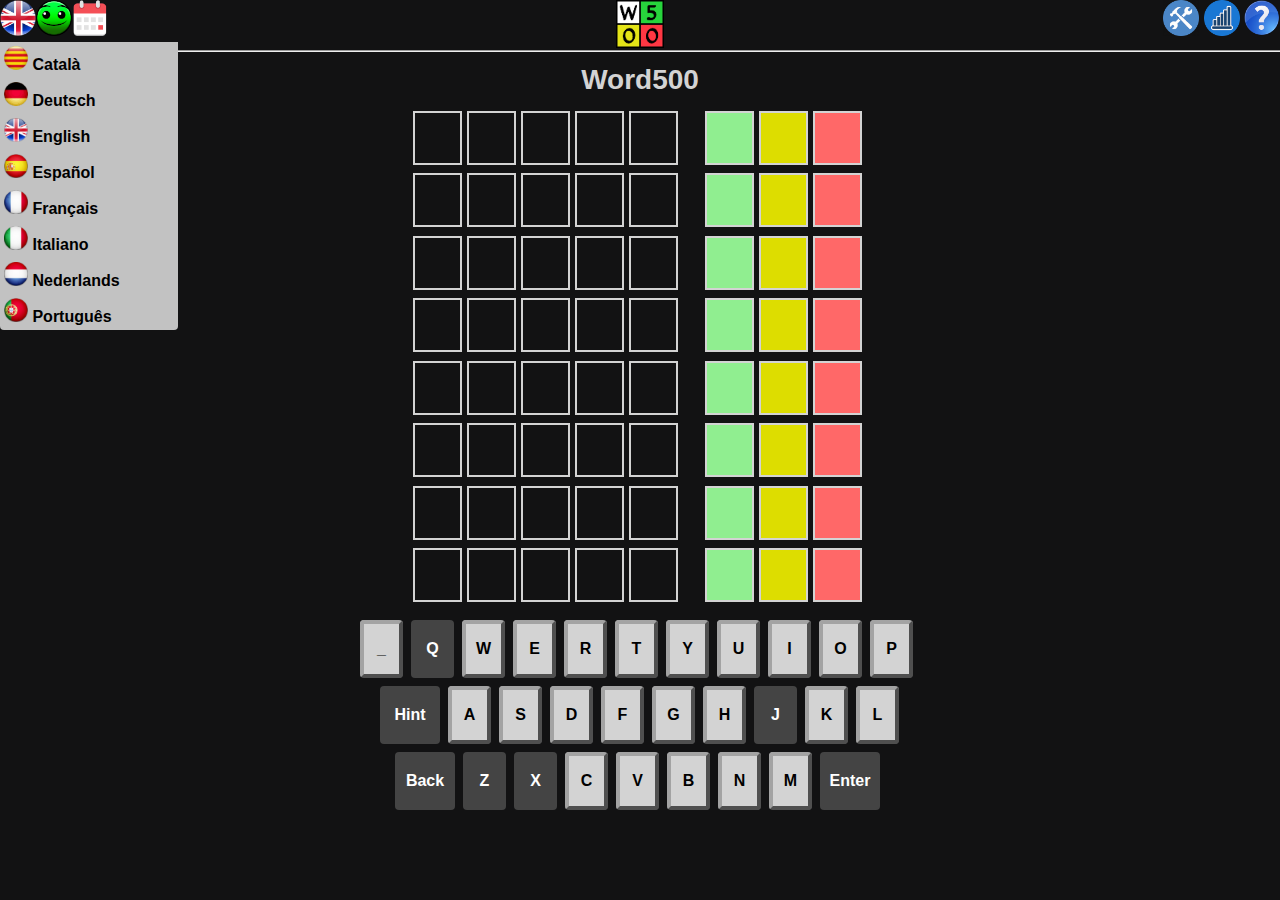
==== commit 06f0165f: "Update index.html" ====
--- a/index.html
+++ b/index.html
@@ -25,7 +25,7 @@
 	<link rel="apple-touch-icon" href="/images/icon_384.png" sizes="384x384">
 	<link rel="apple-touch-icon" href="/images/icon_512.png" sizes="512x512">	
 	<link rel="apple-touch-icon-precomposed" sizes="128x128" href="images/icon_128.png">
-	<link rel="stylesheet" href="style_220428.css">
+	<link rel="stylesheet" href="style_220429.css">
 	<script src="word500_220429.js"></script>
 	<script src="wordlist_2205_1.js"></script>
 	<script src="lettersoup1.js"></script>
@@ -177,4 +177,4 @@
 		<textarea id="customword" autofocus readonly rows="2" cols="25"></textarea>
 	</div>
 </body>
-</html>+</html>
--- a/style_220429.css
+++ b/style_220429.css
@@ -0,0 +1,643 @@
+* {
+	padding: 0;
+	margin : 0;
+}
+
+body {
+    font-family: 'Trebuchet MS', 'Lucida Sans Unicode', 'Lucida Grande', 'Lucida Sans', Arial, sans-serif;
+    background-color: #121213;
+}
+
+hr {
+    width: 100%;
+}
+
+div {
+   /*border: solid 1px #FFFFFF; */
+}
+
+h1 {
+	font-family: 'Trebuchet MS', 'Lucida Sans Unicode', 'Lucida Grande', 'Lucida Sans', Arial, sans-serif;
+	color: #d3d3d3;
+	margin: auto;
+}
+
+h2 {
+	font-family: 'Trebuchet MS', 'Lucida Sans Unicode', 'Lucida Grande', 'Lucida Sans', Arial, sans-serif;
+	color: #d3d3d3;
+	margin: auto;
+	margin-top:10px;
+}
+
+h3 {
+	font-family: 'Trebuchet MS', 'Lucida Sans Unicode', 'Lucida Grande', 'Lucida Sans', Arial, sans-serif;
+	color: #d3d3d3;
+	margin-top: 10px;
+}
+
+
+nav {
+	width: 100%;
+	height: 50px;
+	background-color: #121213;
+}
+
+nav ul {
+	float: left;
+}
+
+nav ul li {
+	float: left;
+	list-style: none;
+	position: relative;
+}
+
+nav ul li:hover ul {
+	display:block;
+}
+
+nav ul li a {
+	display: block;
+	font-family: arial;
+	color: #FFFFFF;
+	font-size: 24px;
+}
+
+nav ul li ul {
+	display: none;
+	position: absolute;
+	background-color: #c2c2c2;
+	border-radius: 0px 0px 4px 4px;
+}
+
+nav ul li ul li a {
+	width: 170px;
+	text-decoration: none;
+	font-weight: bold;
+	color: #000000;
+	font-size: 16px;
+	margin: 4px 4px 4px 4px ;
+}
+
+nav ul li ul li p {
+	font-weight: normal;
+	color: #000000;
+	font-size: 12px
+}
+
+nav ul li ul li a:hover {
+	background-color: #888888; /*Dark grey*/
+}
+
+.nav-left {
+    float: left;
+}
+
+.nav-right {
+    float: right;
+}
+
+.nav-mid {
+    position: absolute;
+	margin-left: auto;
+	margin-right: auto;
+	left: 30%;
+	right: 30%;
+	text-align:center;
+	display: inline-block
+}
+
+/*Buy me a coffee */
+.support {
+	width: 100px;
+	background: #d3d3d3; /*Light gray*/
+	border: outset 5px #009579;
+	border-radius: 4px;
+	padding: 2px;
+	font-family: 'Trebuchet MS', 'Lucida Sans Unicode', 'Lucida Grande', 'Lucida Sans', Arial, sans-serif;
+	position:absolute;
+	margin: 100px 170px;
+}
+.supporttext {
+	position:absolute;
+	font-weight:bold;
+	margin: 0 30px;
+}
+
+.support:hover {
+  opacity: 0.7;
+}
+
+/*Playing board */
+#divboard {
+    width: 460px;
+    height: 500px;
+    margin: 0 auto;
+    margin-top: 3px;
+    display: flex;
+    flex-wrap: wrap;
+}
+
+    #divboard .tile:nth-child(6),
+    #divboard .tile:nth-child(14),
+    #divboard .tile:nth-child(22),
+    #divboard .tile:nth-child(30),
+    #divboard .tile:nth-child(38),
+    #divboard .tile:nth-child(46),
+    #divboard .tile:nth-child(54),
+    #divboard .tile:nth-child(62),
+    #divboard .tile:nth-child(70) {
+        margin-left: 25px;
+        background-color: #90ee90; /*light green */
+        color: #000000; /*black*/
+    }
+
+    #divboard .tile:nth-child(7),
+    #divboard .tile:nth-child(15),
+    #divboard .tile:nth-child(23),
+    #divboard .tile:nth-child(31),
+    #divboard .tile:nth-child(39),
+    #divboard .tile:nth-child(47),
+    #divboard .tile:nth-child(55),
+    #divboard .tile:nth-child(63),
+    #divboard .tile:nth-child(71) {
+        background-color: rgba(221,221,0,1); /* light yellow*/
+        color: #000000; /*black*/
+    }
+
+    #divboard .tile:nth-child(8),
+    #divboard .tile:nth-child(16),
+    #divboard .tile:nth-child(24),
+    #divboard .tile:nth-child(32),
+    #divboard .tile:nth-child(40),
+    #divboard .tile:nth-child(48),
+    #divboard .tile:nth-child(56),
+    #divboard .tile:nth-child(64),
+    #divboard .tile:nth-child(72) {
+        background-color: #ff6868; /*light red*/
+        color: #000000; /*black*/
+    }
+
+.tile {
+    border: 2px solid #d3d3d3; /*lightgray*/
+    width: 45px;
+    height: 50px;
+    margin: 2.5px;
+    color: #d3d3d3; /*lightgray*/
+    font-size: 36px;
+    font-weight: bold;
+    display: flex;
+    justify-content: center;
+    align-items: center;
+}
+
+.clickable {
+	cursor: pointer;
+}
+
+    .tile.flip {
+        animation: 0.5s linear flipping;
+	}
+	
+	
+@keyframes flipping {
+    0% {
+        transform: rotateX(0deg);
+    }
+
+    50% {
+        transform: rotateX(90deg);
+    }
+
+    100% {
+        transform: rotateX(0deg);
+    }
+}
+
+    .tile.green {
+        background-color: #90ee90; /*light green */
+        color: #000000; /*black*/
+    }
+
+    .tile.red {
+        background-color: #ff6868; /*light red*/
+        color: #000000; /*black*/
+    }
+	
+    .tile.yellow {
+        background-color: #dddd00; /* light yellow*/
+        color: #000000; /*black*/
+    }
+	
+.invalidWord {
+    color: #FF0000 !important; /*red*/
+    text-decoration: line-through !important;
+}
+/* .class #id*/
+
+.validWord {
+    color: #d3d3d3; /*lightgray*/
+    text-decoration: unset;
+}
+
+/* Virtual keyboard */
+#divkeyboard {
+    width: 580px;
+    margin: 0 auto;
+    margin-top: 8px;
+    display: flex;
+    flex-wrap: wrap;
+}
+
+    #divkeyboard button {
+        width: 43px;
+        height: 58px;
+        border-radius: 4px;
+        border: outset 4px #a3a3a3;
+        background-color: #d3d3d3; /*lightgray*/
+        margin: 4px;
+        font-weight: bold;
+        font-size: 16px;
+    }
+
+#divkeyboard button:nth-child(12),
+#divkeyboard button:nth-child(22),
+#divkeyboard button:nth-child(31) {
+    width: 60px;
+}
+
+#divkeyboard button:nth-child(1) {
+    margin-left: 10px;
+}
+
+#divkeyboard button:nth-child(12) {
+    margin-left: 30px;
+}
+#divkeyboard button:nth-child(22) {
+    margin-left: 45px;
+}
+
+.specialKey {
+	margin-left: 20px !important;
+}
+
+.hiddenKey {
+   display: none;
+}
+
+.usedKey {
+    background-color: #444444 !important; /*dark gray*/
+    border: none !important;
+    color: white !important;
+}
+
+.unusedKey {
+    background-color: #d3d3d3; /*lightgray*/
+    border: 2px solid #d3d3d3; /*lightgray*/
+    color: #000000; /*black*/
+}
+
+
+.divmessageboard {
+    width: 560px;
+	height: 50px;
+    margin: 0 auto;
+    margin-top: 3px;
+    display: flex;
+    flex-wrap: wrap;
+    text-align: center;
+}
+
+    .divmessageboard h1 {
+        background-color: #121213;
+        padding: 8px;
+        margin: auto;
+        font-size: 28px;
+    }
+
+
+/*                              */
+/* ADAPT TO SMALLER SCREEN SIZE */
+/*                              */
+
+@media only screen and (max-height: 820px) and (min-width: 600px) {
+
+    /*Playing board */
+    #divboard {
+        width: 360px;
+        height: 370px;
+        margin: 0 auto;
+        margin-top: 1.5px;
+        display: flex;
+        flex-wrap: wrap;
+    }
+
+    .tile {
+        border: 1.5px solid #d3d3d3; /*lightgray*/
+        width: 34px;
+        height: 40px;
+        margin: 2px;
+        margin-top: 1px;
+        color: #d3d3d3; /*lightgray*/
+        font-size: 28px;
+        font-weight: bold;
+        display: flex;
+        justify-content: center;
+        align-items: center;
+    }
+
+    /* Message board */
+    .divmessageboard {
+        width: 500px;
+        height: 36px;
+        margin: 0 auto;
+        margin-top: 2px;
+        display: flex;
+        flex-wrap: wrap;
+        text-align: center;
+    }
+
+        .divmessageboard h1 {
+            background-color: #121213;
+            padding: 5px;
+            margin: auto;
+            font-size: 28px;
+        }
+
+
+    /* Virtual keyboard */
+    #divkeyboard {
+        width: 480px;
+        margin: 0 auto;
+        margin-top: 5px;
+        display: flex;
+        flex-wrap: wrap;
+    }
+
+        #divkeyboard button {
+            width: 36px;
+            height: 44px;
+            border-radius: 3px;
+            border: outset 3px #a3a3a3;
+            background-color: #d3d3d3; /*lightgray*/
+            margin: 3px;
+            font-weight: bold;
+            font-size: 14px;
+        }
+
+            #divkeyboard button:nth-child(12),
+            #divkeyboard button:nth-child(22),
+            #divkeyboard button:nth-child(31) {
+                width: 50px;
+            }
+
+            #divkeyboard button:nth-child(1) {
+                margin-left: 10px;
+            }
+
+            #divkeyboard button:nth-child(12) {
+                margin-left: 20px;
+            }
+
+            #divkeyboard button:nth-child(22) {
+                margin-left: 30px;
+            }
+
+    .specialKey {
+        margin-left: 10px !important;
+    }
+}
+
+/*                                   */
+/* ADAPT TO MUCH SMALLER SCREEN SIZE */
+/*                                   */
+@media only screen and (max-height: 640px) and (min-width: 500px) {
+
+    /*Playing board */
+    #divboard {
+        width: 330px;
+        height: 340px;
+        margin: 0 auto;
+        margin-top: 1.5px;
+        display: flex;
+        flex-wrap: wrap;
+    }
+
+    .tile {
+        border: 1.5px solid #d3d3d3; /*lightgray*/
+        width: 30px;
+        height: 34px;
+        margin: 1px;
+        margin-top: 1px;
+        color: #d3d3d3; /*lightgray*/
+        font-size: 24px;
+        font-weight: bold;
+        display: flex;
+        justify-content: center;
+        align-items: center;
+    }
+
+    /* Message board */
+    .divmessageboard {
+        width: 450px;
+        height: 28px;
+        margin: 0 auto;
+        margin-top: 1px;
+        display: flex;
+        flex-wrap: wrap;
+        text-align: center;
+    }
+
+        .divmessageboard h1 {
+            background-color: #121213;
+            padding: 2px;
+            margin: auto;
+            font-size: 20px;
+        }
+}
+
+    /*                             */
+    /* ADAPT TO NARROW SCREEN SIZE */
+    /*                             */
+    @media only screen and (max-width: 450px) {
+
+        /*Playing board */
+        #divboard {
+            width: 360px;
+            height: 350px;
+            margin: 0 auto;
+            margin-top: 1.5px;
+            display: flex;
+            flex-wrap: wrap;
+        }
+
+        .tile {
+            border: 1.5px solid #d3d3d3; /*lightgray*/
+            width: 35px;
+            height: 36px;
+            margin: 1.5px;
+            margin-top: 1px;
+            color: #d3d3d3; /*lightgray*/
+            font-size: 24px;
+            font-weight: bold;
+            display: flex;
+            justify-content: center;
+            align-items: center;
+        }
+
+        /* Message board */
+        .divmessageboard {
+            width: 350px;
+            height: 28px;
+            margin: 0 auto;
+            margin-top: 1px;
+            display: flex;
+            flex-wrap: wrap;
+            text-align: center;
+        }
+
+            .divmessageboard h1 {
+                background-color: #121213;
+                padding: 2px;
+                margin: auto;
+                font-size: 18px;
+            }
+
+        /* Virtual keyboard */
+        #divkeyboard {
+            width: 360px;
+            margin: 0 auto;
+            margin-top: 5px;
+            display: flex;
+            flex-wrap: wrap;
+        }
+
+            #divkeyboard button {
+                width: 29px;
+                height: 34px;
+                border-radius: 3px;
+                border: outset 3px #a3a3a3;
+                background-color: #d3d3d3; /*lightgray*/
+                margin: 1px;
+                font-weight: bold;
+                font-size: 12px;
+            }
+
+                #divkeyboard button:nth-child(12),
+                #divkeyboard button:nth-child(22),
+                #divkeyboard button:nth-child(31) {
+                    width: 45px;
+                }
+
+                #divkeyboard button:nth-child(1) {
+                    margin-left: 10px;
+                }
+
+                #divkeyboard button:nth-child(12) {
+                    margin-left: 20px;
+                }
+
+                #divkeyboard button:nth-child(22) {
+                    margin-left: 25px;
+                }
+
+        .specialKey {
+            margin-left: 10px !important;
+        }
+    }
+
+	/* STUFF FOR STATS */
+	
+.closestats:hover {
+  opacity: 0.7;
+}
+
+#btnstats:hover {
+  opacity: 0.7;
+}
+
+#help:hover {
+  opacity: 0.7;
+}
+
+.progress {
+	position: relative;
+	width: 210px;
+	height: 20px;
+	margin: 5px 5px 5px 20px;
+	background: #555555;
+	border-radius: 3px;
+	overflow: hidden;
+}
+
+.fill {
+	width: 25%;
+	height: 100%;
+	background: #009579; /*Green-ish*/
+}
+
+.text {
+	position: absolute;
+	top: 50%;
+	right: 5px;
+	transform: translateY(-50%);
+	color: #FFFFFF;
+	font-weight: bold;
+}
+
+.number {
+	color:#FFFFFF;
+	font-weight: bold;
+	position: absolute;
+}
+
+p {
+	color: #d3d3d3; /*lightgray*/
+	font-family: 'Trebuchet MS', 'Lucida Sans Unicode', 'Lucida Grande', 'Lucida Sans', Arial, sans-serif;
+}
+
+/* The Modal (background) */
+
+.modal {
+  display: none; /* Hidden by default */
+  position: fixed; /* Stay in place */
+  z-index: 1; /* Sit on top */
+  right: 1%;
+  top: 60px;
+  width: 300px;
+  height: 530px;
+  padding: 10px;
+  overflow: auto; /* Enable scroll if needed */
+  background-color: #121213;
+}
+
+.closestats {
+  position: absolute;
+  top: 0;
+  right: 0;
+}
+
+button {
+	margin-top: 10px;
+	background: #d3d3d3; /*Light gray*/
+	border: outset 5px #009579;
+	border-radius: 4px;
+	padding: 2px;
+	font-family: 'Trebuchet MS', 'Lucida Sans Unicode', 'Lucida Grande', 'Lucida Sans', Arial, sans-serif;
+}
+
+button:hover{
+	opacity: 0.7;
+}
+
+	/* STUFF FOR CUSTOM GAMES */
+	
+#btnconstruct:hover {
+  opacity: 0.7;
+}
+	
+.closelink {
+  position: absolute;
+  top: 0;
+  right: 0;
+}